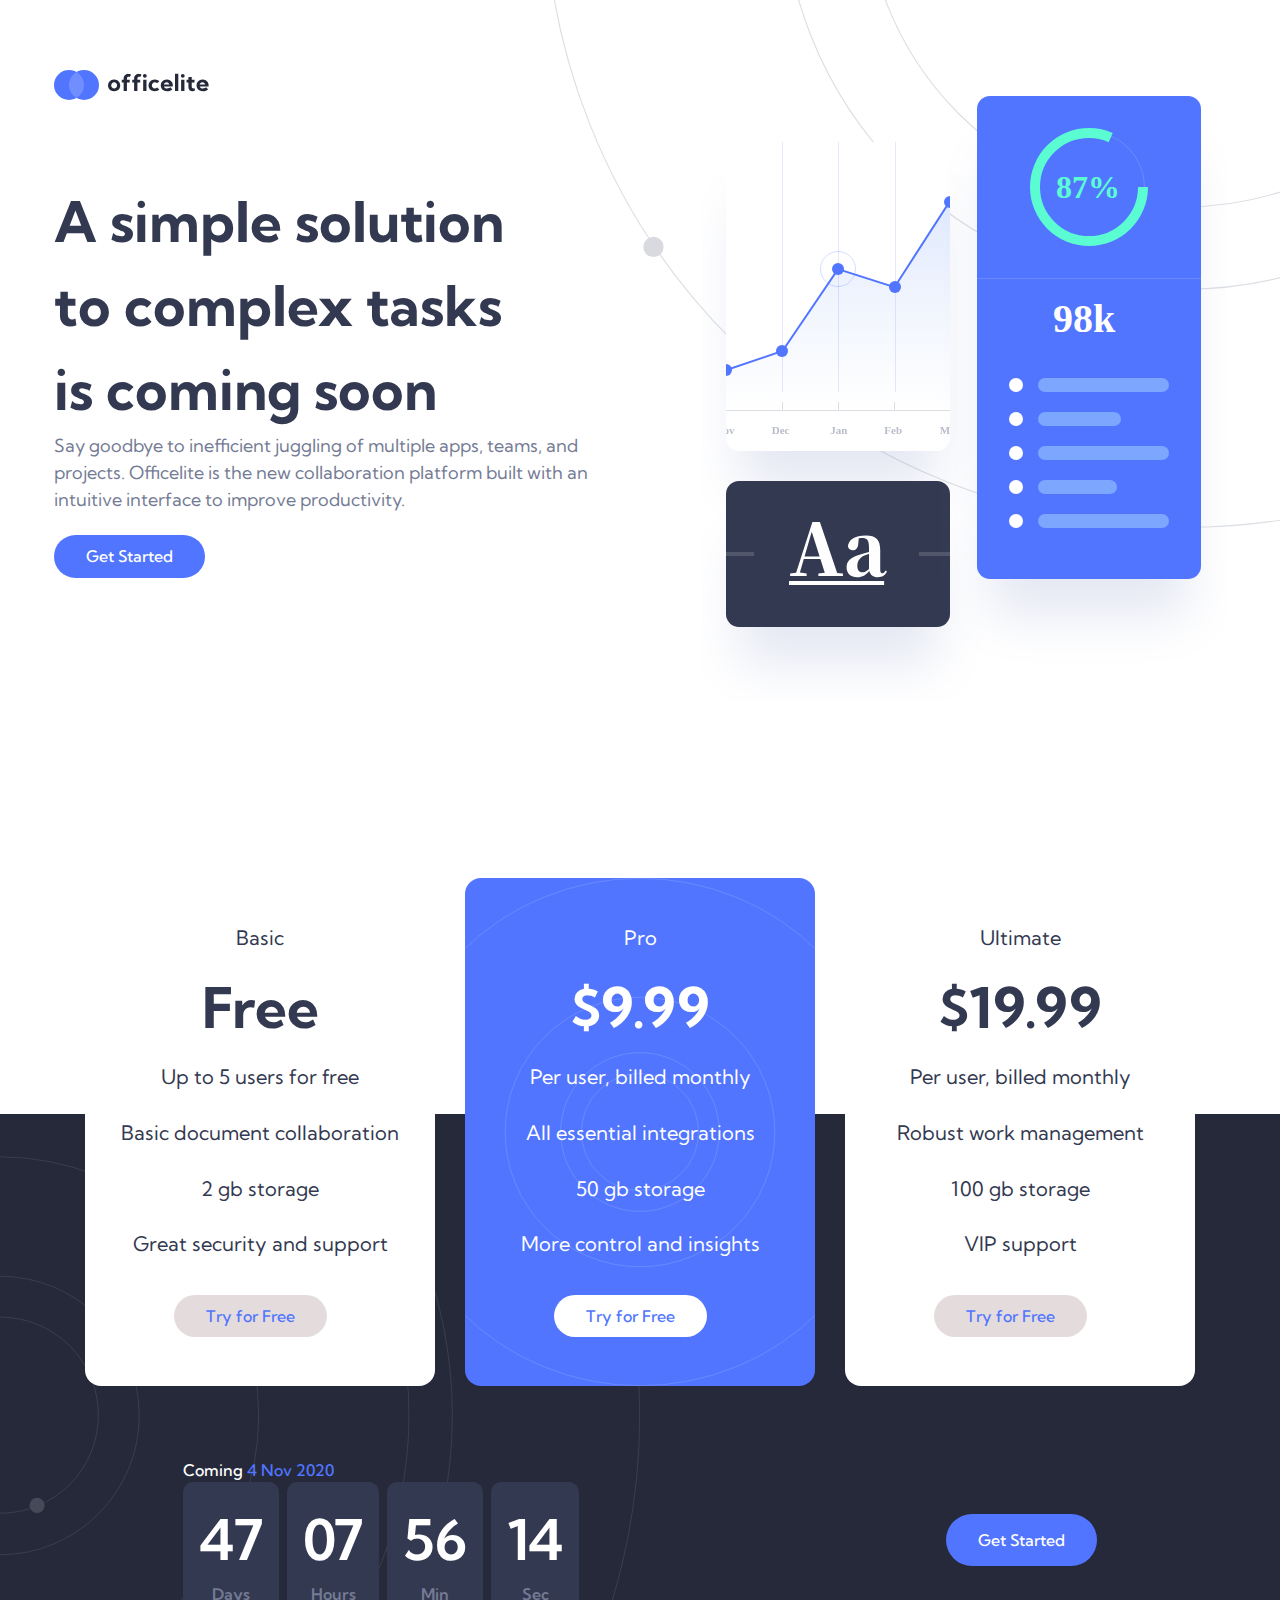
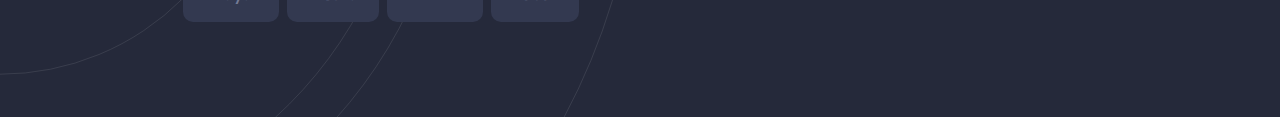
==== index.html @ d3de7417 "mobile layout test overflow" ====
<!DOCTYPE html>
<html lang="en">
<head>
  <meta charset="UTF-8">
  <meta name="viewport" content="width=device-width, initial-scale=1.0">
  <link rel="icon" type="image/png" sizes="32x32" href="./assets/favicon-32x32.png">
  <title>Frontend Mentor | Officelite coming soon site</title>
  <link rel="stylesheet" href="css/main.css">
  <link rel="preconnect" href="https://fonts.googleapis.com">
  <link rel="preconnect" href="https://fonts.gstatic.com" crossorigin>
  <link href="https://fonts.googleapis.com/css2?family=Kumbh+Sans:wght@100..900&display=swap" rel="stylesheet">
</head>
<body> 
  <!-- Header Section-->
<div class="solutions-container">
  <div class="solutions-row">
    <div>
      <a href="index.html">
        <img class="logo" src="assets/shared/logo.svg" alt="logo">
      </a>
      <h1>A simple solution to complex tasks is coming soon</h1>
      <p>Say goodbye to inefficient juggling of multiple apps, teams, and projects. Officelite is the new
        collaboration platform built with an intuitive interface to improve productivity.</p>
      <a class="btn get-started-1" href="sign-up.html">Get Started</a>
    </div>
    <div>
      <img class="illustration-charts"  src="assets/home/illustration-charts.svg" alt="illustration-charts">
    </div>
  </div>
</div>
<!-- header section end -->

<!-- pricing section -->
<div class="box-subscriptions">
  <div class="sub-cards basic">
    <p>Basic</p>
    <h2>Free</h2>
    <p>Up to 5 users for free</p>
    <p>Basic document collaboration</p>
    <p>2 gb storage</p>
    <p>Great security and support</p>
    <a class="btn btn-basic" href="sign-up.html">Try for Free</a>
  </div>

  <div class="sub-cards pro">
    <p>Pro</p>
    <h2>$9.99</h2>
    <p>Per user, billed monthly</p>
    <p>All essential integrations</p>
    <p>50 gb storage</p>
    <p>More control and insights</p>
    <a class="btn btn-pro" href="sign-up.html">Try for Free</a>
  </div>

  <div class="sub-cards ultimate">
    <p>Ultimate</p>
    <h2>$19.99</h2>
    <p>Per user, billed monthly</p>
    <p>Robust work management</p>
    <p>100 gb storage</p>
    <p>VIP support</p>
    <a class="btn btn-ultimate" href="sign-up.html">Try for Free</a>
  </div>
</div>
<!-- pricing section end -->

<!-- footer section -->
<footer>
  <div class="footer-container">
    <div class="footer-row">
      <div>
        <h4>Coming <span>4 Nov 2020</span></h4>
        <div class="counter-cards">
          <div class="counter">
            <h5 class="counter-number">47</h5>
            <span>Days</span>
          </div>
          <div class="counter">
            <h5 class="counter-number">07</h5>
            <span>Hours</span>
          </div>
          <div class="counter">
            <h5 class="counter-number">56</h5>
            <span>Min</span>
          </div>
          <div class="counter">
            <h5 class="counter-number">14</h5>
            <span>Sec</span>
          </div>
        </div>
      </div>
      <div>
        <a class="btn get-started-2" href="sign-up.html">Get Started</a>
      </div>
    </div>
  </div>
</footer>
<!-- footer section end -->

<!-- If you're choosing to make this date dynamic, set it to 30 days in the future from the moment the visitor views the page -->
<!-- If you're choosing to make this timer dynamic, have it countdown from the date you set above -->
  <script src="js/main.js" defer></script>
</body>
</html>
---- css/main.css ----
/* 1. Use a more-intuitive box-sizing model */
.solutions-container {
  background-image: url(../assets/home/bg-pattern-header.svg);
  background-size: cover;
  background-position: 34rem -47rem;
  background-repeat: no-repeat;
}
.solutions-container .solutions-row {
  display: flex;
  justify-content: space-around;
  align-items: center;
}
.solutions-container .solutions-row .logo {
  margin-bottom: 5rem;
}
.solutions-container .solutions-row .illustration-charts {
  position: relative;
  top: 6rem;
}
.solutions-container .solutions-row h1 {
  color: #333950;
  font-size: 3.5rem;
  font-weight: 700;
  width: 33.75rem;
}
.solutions-container .solutions-row p {
  color: #747B95;
  font-size: 1.125rem;
  width: 33.75rem;
}
.solutions-container .solutions-row .btn {
  padding: 0.7rem 2rem;
  text-decoration: none;
  border-radius: 3.125rem;
  font-size: 1rem;
  font-weight: 500;
}
.solutions-container .solutions-row .get-started-1 {
  top: 2rem;
  background-color: #5175FF;
  color: #ffffff;
  position: relative;
}
.solutions-container .solutions-row .get-started-1:hover {
  background-color: #829CFF;
}

.box-subscriptions {
  display: flex;
  justify-content: center;
  align-items: center;
  gap: 1.875rem;
  position: relative;
  top: 17rem;
}
.box-subscriptions .basic, .box-subscriptions .pro, .box-subscriptions .ultimate {
  width: 21.875rem;
  height: 31.75rem;
  padding: 2rem;
  border-radius: 1rem;
}
.box-subscriptions .basic p, .box-subscriptions .pro p, .box-subscriptions .ultimate p {
  font-size: 1.25rem;
  padding: 0.8rem 0;
}
.box-subscriptions .basic h2, .box-subscriptions .pro h2, .box-subscriptions .ultimate h2 {
  font-size: 3.5rem;
}
.box-subscriptions .basic, .box-subscriptions .ultimate {
  background-color: white;
}
.box-subscriptions .basic p, .box-subscriptions .basic h2, .box-subscriptions .ultimate p, .box-subscriptions .ultimate h2 {
  color: #333950;
  text-align: center;
}
.box-subscriptions .basic .btn-basic, .box-subscriptions .basic .btn-ultimate, .box-subscriptions .ultimate .btn-basic, .box-subscriptions .ultimate .btn-ultimate {
  background-color: #e4dcdc;
  color: #5175FF;
  text-decoration: none;
  padding: 0.7rem 2rem;
  border-radius: 3.125rem;
  font-size: 1rem;
  font-weight: 500;
  position: relative;
  top: 2rem;
  left: 20%;
}
.box-subscriptions .basic .btn-basic:hover, .box-subscriptions .basic .btn-ultimate:hover, .box-subscriptions .ultimate .btn-basic:hover, .box-subscriptions .ultimate .btn-ultimate:hover {
  background-color: #829CFF;
}
.box-subscriptions .pro {
  background-color: #5175FF;
  background-image: url(../assets/home/bg-pattern-pricing.svg);
  background-size: cover;
  background-repeat: no-repeat;
  background-position: center;
}
.box-subscriptions .pro p, .box-subscriptions .pro h2 {
  color: white;
  text-align: center;
}
.box-subscriptions .pro .btn-pro {
  background-color: #ffffff;
  color: #5175FF;
  text-decoration: none;
  padding: 0.7rem 2rem;
  border-radius: 3.125rem;
  font-size: 1rem;
  font-weight: 500;
  position: relative;
  top: 2rem;
  left: 20%;
}

@media (max-width: 64rem) {
  .solutions-container {
    background-position: 24rem -26rem;
  }
  .solutions-container .solutions-row .logo {
    margin-left: 2.5rem;
  }
  .solutions-container .solutions-row h1 {
    font-size: 2.5rem;
    margin-left: 2.5rem;
  }
  .solutions-container .solutions-row p {
    margin-left: 2.5rem;
    font-size: 1rem;
    width: 21.563rem;
  }
  .solutions-container .solutions-row .get-started-1 {
    left: 2.5rem;
  }
  .box-subscriptions {
    top: 25rem;
    flex-direction: column;
  }
  .box-subscriptions .sub-cards {
    width: 43.063rem;
  }
  .box-subscriptions .btn-ultimate {
    left: 60%;
  }
  .box-subscriptions .btn-pro {
    left: 60%;
  }
}
@media (max-width: 48rem) {
  .solutions-container {
    background-position: -8rem -11rem;
  }
  .solutions-container .solutions-row {
    flex-direction: column-reverse;
    justify-content: center;
    align-items: center;
  }
  .solutions-container .solutions-row .logo {
    position: relative;
    top: -10rem;
    left: 11rem;
  }
  .solutions-container .solutions-row .illustration-charts {
    width: 10.688rem;
  }
  .solutions-container .solutions-row h1 {
    font-size: 2.5rem;
    text-align: center;
  }
  .solutions-container .solutions-row p {
    font-size: 1rem;
    text-align: center;
    width: 20.438rem;
    position: relative;
    left: 6rem;
  }
  .solutions-container .solutions-row .get-started-1 {
    position: relative;
    left: 14rem;
  }
  .box-subscriptions .sub-cards {
    width: 20.438rem;
  }
}
footer {
  background-color: #25293A;
  background-image: url(../assets/home/bg-pattern-footer.svg);
  background-repeat: no-repeat;
  background-size: cover;
  background-position: -40rem center;
  height: 37.688rem;
}
footer .footer-container .footer-row {
  display: flex;
  justify-content: space-around;
  align-items: center;
  top: 21.5rem;
  position: relative;
}
footer .footer-container .footer-row h4 {
  color: #ffffff;
  font-size: 1rem;
  font-weight: 500;
}
footer .footer-container .footer-row span {
  color: #5175FF;
  font-size: 1rem;
  font-weight: 500;
}
footer .footer-container .footer-row .get-started-2 {
  background-color: #5175FF;
  color: #ffffff;
  padding: 1rem 2rem;
  border-radius: 3.125rem;
  font-size: 1rem;
  font-weight: 500;
  text-decoration: none;
}
footer .footer-container .footer-row .get-started-2:hover {
  background-color: #829CFF;
}
footer .footer-container .counter-cards {
  display: flex;
  justify-content: flex-end;
  align-items: center;
  gap: 0.5rem;
}
footer .footer-container .counter {
  background-color: #333950;
  padding: 1rem;
  border-radius: 0.625rem;
  text-align: center;
}
footer .footer-container .counter .counter-number {
  color: #ffffff;
  font-size: 3.5rem;
  font-weight: 600;
}
footer .footer-container .counter span {
  color: #747B95;
  font-size: 1rem;
  font-weight: 600;
}

@media (max-width: 1024px) {
  footer {
    height: 61.625rem;
    background-position: center center;
  }
  footer .footer-row {
    flex-direction: column;
    top: 76rem;
    position: relative;
  }
  footer .footer-row h4 {
    text-align: center;
    position: relative;
    font-size: 1rem;
    top: 11rem;
  }
  footer .footer-row .counter-cards {
    position: relative;
    top: 13rem;
  }
  footer .footer-row .get-started-2 {
    position: relative;
    top: 17rem;
    margin-top: 4rem;
  }
}
@media (max-width: 768px) {
  footer {
    height: 78rem;
    width: 375px;
  }
  footer .counter .counter-number {
    font-size: 2rem;
  }
}
.container .logo {
  margin-bottom: 3rem;
  margin-left: 8rem;
}
.container .row {
  display: flex;
  justify-content: space-between;
  padding: 4rem 8rem;
}
.container .row h1 {
  color: #333950;
  font-size: 3.5rem;
  line-height: 4rem;
  width: 33.75rem;
}
.container .row p {
  color: #747B95;
  font-size: 1.125rem;
  width: 33.75rem;
}
.container .row h4 {
  color: #333950;
  font-size: 1rem;
  font-weight: 500;
}
.container .row span {
  color: #5175FF;
  font-size: 1rem;
  font-weight: 500;
}
.container .row .form-pack {
  border-radius: 1.25rem;
  display: flex;
  flex-direction: column;
  justify-content: space-between;
  align-items: center;
  background-color: #ffffff;
  height: 31.75rem;
  width: 27.813rem;
  padding: 2.5rem;
  position: absolute;
}
.container .row .form-pack .input-field {
  border: none;
  border-bottom: 1px solid #747B95;
  width: 22.5rem;
}
.container .row .form-pack .arrow-down {
  cursor: pointer;
  position: relative;
  left: 21rem;
  top: -1.2rem;
}
.container .row .form-pack .input-field[type=name],
.container .row .form-pack .input-field[type=text],
.container .row .form-pack .input-field[type=email],
.container .row .form-pack .input-field[type=tel],
.container .row .form-pack .input-field[type=company] {
  color: #747B95;
  font-size: 1rem;
  padding: 0.5rem 1.5rem;
}
.container .row .form-pack .btn-large {
  background-color: #5175FF;
  border-radius: 3.125rem;
  border: none;
  color: #ffffff;
  cursor: pointer;
  font-size: 1rem;
  font-weight: 500;
  padding: 1rem 2rem;
  width: 22.5rem;
}
.container .row .side-pattern {
  background-image: url(../assets/sign-up/bg-pattern-side.svg);
  background-repeat: no-repeat;
  background-size: contain;
  background-position: center center;
  background-color: #333950;
  width: 43.25rem;
  height: 1152px;
}
.container .counter-cards {
  display: flex;
  gap: 0.5rem;
}
.container .counter {
  background-color: #f7f7f7;
  padding: 1rem;
  border-radius: 0.625rem;
  text-align: center;
  width: 7rem;
}
.container .counter .counter-number {
  color: #5175FF;
  font-size: 3.5rem;
  font-weight: 600;
  text-align: center;
  position: relative;
}
.container .counter span {
  color: #747B95;
  font-size: 1rem;
  font-weight: 600;
  text-align: center;
}

@media (max-width: 64rem) {
  .container .row {
    flex-direction: column;
    align-items: center;
    padding: 0;
  }
  .container .row h1 {
    text-align: center;
    font-size: 2.5rem;
  }
  .container .row p {
    font-size: 1rem;
    width: 35.75rem;
    text-align: center;
  }
  .container .row h4 {
    text-align: center;
    position: relative;
    top: 2rem;
  }
  .container .row .counter-cards {
    position: relative;
    top: 3rem;
  }
  .container .row .form-pack {
    position: relative;
    top: 14rem;
  }
  .container .row .side-pattern {
    height: 27.75rem;
    width: 100%;
  }
}
@media (max-width: 48rem) {
  .container .row {
    padding: 0;
    justify-content: center;
    align-items: center;
  }
  .container .row h1 {
    font-size: 2.5rem;
    width: 20.438rem;
  }
  .container .row p {
    width: 20.438rem;
  }
  .container .row .counter {
    width: 4.5rem;
  }
  .container .row .counter-number {
    font-size: 2rem;
  }
  .container .row .form-pack {
    width: 20.438rem;
  }
  .container .row .form-pack .arrow-down {
    left: 15.5rem;
  }
  .container .row .form-pack .input-field {
    width: 17.438rem;
  }
  .container .row .form-pack .btn-large {
    width: 17.438rem;
  }
  .container .row .form-pack .side-pattern {
    height: 20rem;
    width: 20.438rem;
  }
}
*,
*::before,
*::after {
  box-sizing: border-box;
}

/* 2. Remove default margin */
* {
  margin: 0;
}

body {
  /* 3. Add accessible line-height */
  line-height: 1.5;
  /* 4. Improve text rendering */
  -webkit-font-smoothing: antialiased;
}

/* 5. Improve media defaults */
img,
picture,
video,
canvas,
svg {
  display: block;
  max-width: 100%;
}

/* 6. Inherit fonts for form controls */
input,
button,
textarea,
select {
  font: inherit;
}

/* 7. Avoid text overflows */
p,
h1,
h2,
h3,
h4,
h5,
h6 {
  overflow-wrap: break-word;
}

/* 8. Improve line wrapping */
p {
  text-wrap: pretty;
}

h1,
h2,
h3,
h4,
h5,
h6 {
  text-wrap: balance;
}

/*
  9. Create a root stacking context
*/
#root,
#__next {
  isolation: isolate;
}

body {
  font-family: "Kumbh Sans", sans-serif;
}
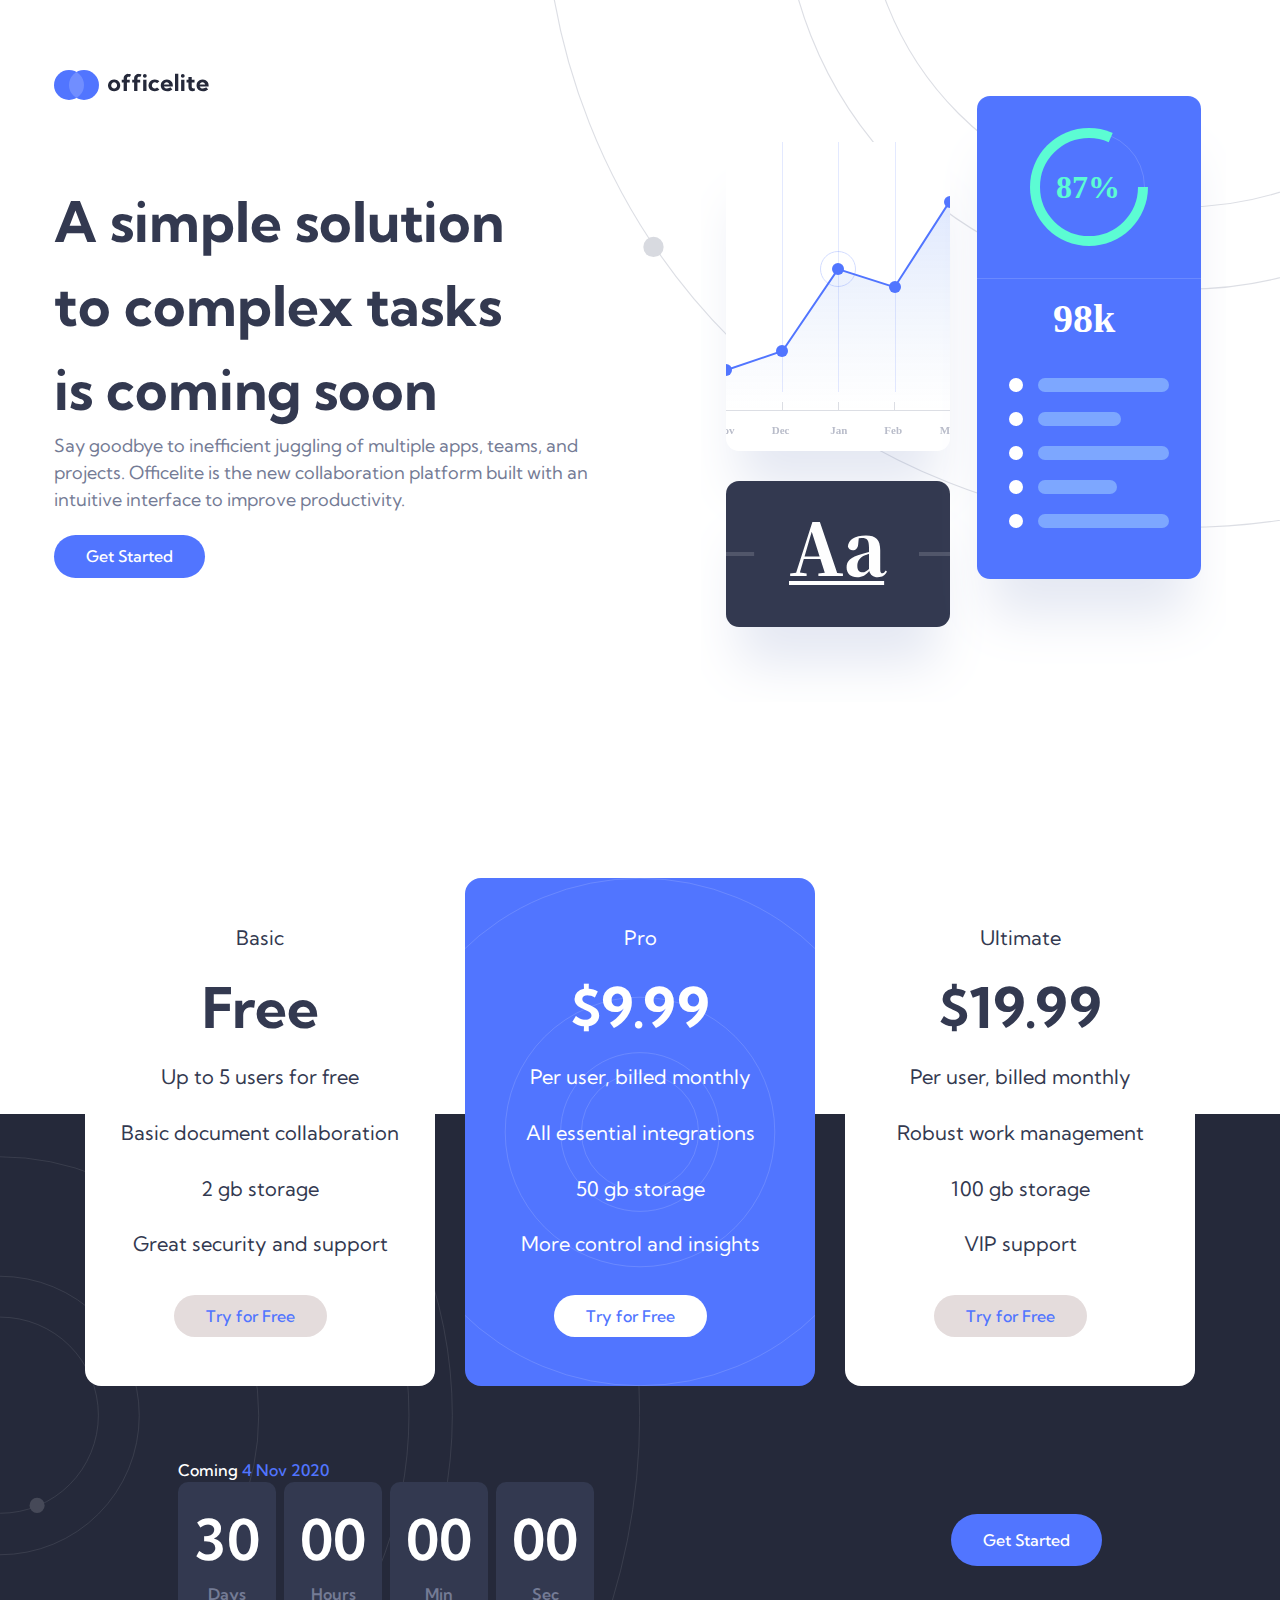
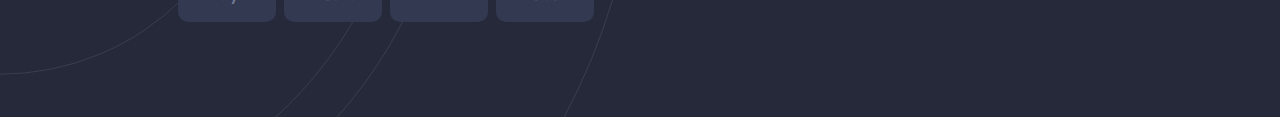
==== commit 265146a0: "timer counter added to scripting | form validation 90% completed" ====
--- a/index.html
+++ b/index.html
@@ -72,19 +72,19 @@
         <h4>Coming <span>4 Nov 2020</span></h4>
         <div class="counter-cards">
           <div class="counter">
-            <h5 class="counter-number">47</h5>
+            <p class="counter-number" id="counter-day">47</p>
             <span>Days</span>
           </div>
           <div class="counter">
-            <h5 class="counter-number">07</h5>
+            <p class="counter-number" id="counter-hour">07</p>
             <span>Hours</span>
           </div>
           <div class="counter">
-            <h5 class="counter-number">56</h5>
+            <p class="counter-number" id="counter-minute">56</p>
             <span>Min</span>
           </div>
           <div class="counter">
-            <h5 class="counter-number">14</h5>
+            <p class="counter-number" id="counter-second">14</p>
             <span>Sec</span>
           </div>
         </div>
@@ -99,6 +99,44 @@
 
 <!-- If you're choosing to make this date dynamic, set it to 30 days in the future from the moment the visitor views the page -->
 <!-- If you're choosing to make this timer dynamic, have it countdown from the date you set above -->
-  <script src="js/main.js" defer></script>
+  <script>
+    // counter starts
+      const targetDate = new Date();
+      targetDate.setDate(targetDate.getDate() + 30);
+
+      // Function to update the countdown timer
+      function updateCountdown() {
+        const now = new Date();
+        const timeDifference = targetDate - now;
+
+        if (timeDifference <= 0) {
+          // Timer has reached zero; stop the countdown
+          document.getElementById("counter-day").textContent = "0";
+          document.getElementById("counter-hour").textContent = "0";
+          document.getElementById("counter-minute").textContent = "0";
+          document.getElementById("counter-second").textContent = "0";
+          clearInterval(countdownInterval);
+          return;
+        }
+
+        // Calculate days, hours, minutes, and seconds
+        const days = Math.floor(timeDifference / (1000 * 60 * 60 * 24));
+        const hours = Math.floor((timeDifference % (1000 * 60 * 60 * 24)) / (1000 * 60 * 60));
+        const minutes = Math.floor((timeDifference % (1000 * 60 * 60)) / (1000 * 60));
+        const seconds = Math.floor((timeDifference % (1000 * 60)) / 1000);
+
+        // Update the HTML with the new values
+        document.getElementById("counter-day").textContent = days;
+        document.getElementById("counter-hour").textContent = hours.toString().padStart(2, '0');
+        document.getElementById("counter-minute").textContent = minutes.toString().padStart(2, '0');
+        document.getElementById("counter-second").textContent = seconds.toString().padStart(2, '0');
+      }
+
+      // Update the countdown timer every second
+      const countdownInterval = setInterval(updateCountdown, 1000);
+
+      // Initialize the countdown on page load
+      updateCountdown();
+  </script>
 </body>
 </html>--- a/css/main.css
+++ b/css/main.css
@@ -138,11 +138,8 @@
   .box-subscriptions .sub-cards {
     width: 43.063rem;
   }
-  .box-subscriptions .btn-ultimate {
-    left: 60%;
-  }
-  .box-subscriptions .btn-pro {
-    left: 60%;
+  .box-subscriptions .sub-cards .btn-ultimate, .box-subscriptions .sub-cards .btn-pro, .box-subscriptions .sub-cards .btn-basic {
+    left: 39%;
   }
 }
 @media (max-width: 48rem) {
@@ -323,11 +320,55 @@
   border-bottom: 1px solid #747B95;
   width: 22.5rem;
 }
+.container .row .form-pack .input-field__submenu {
+  background-color: #fff;
+  border: 1px solid #747B95;
+  box-shadow: 0px 39px 38px -6px rgba(8, 8, 8, 0.44);
+  -webkit-box-shadow: 0px 39px 38px -6px rgba(8, 8, 8, 0.44);
+  -moz-box-shadow: 0px 39px 38px -6px rgba(8, 8, 8, 0.44);
+  height: 198px;
+  width: 367px;
+  padding: 20px 30px;
+  margin: 20px 0;
+  z-index: 4;
+  font-weight: 700;
+  border-radius: 10px;
+  position: absolute;
+  top: 14rem;
+  visibility: hidden;
+}
+.container .row .form-pack .submenu-control {
+  display: flex;
+  align-items: center;
+  padding: 0.8rem;
+}
+.container .row .form-pack .submenu-control a {
+  color: #25293A;
+  text-decoration: none;
+}
+.container .row .form-pack .submenu-control span {
+  color: #747B95;
+  position: relative;
+  left: 0.5rem;
+}
+.container .row .form-pack .form-controls {
+  display: flex;
+  align-items: center;
+}
+.container .row .form-pack .icon-error {
+  position: relative;
+  left: -2rem;
+  top: -0.1rem;
+  display: none;
+}
+.container .row .form-pack .icon-check {
+  position: relative;
+  left: 9rem;
+}
 .container .row .form-pack .arrow-down {
   cursor: pointer;
   position: relative;
-  left: 21rem;
-  top: -1.2rem;
+  left: -2.2rem;
 }
 .container .row .form-pack .input-field[type=name],
 .container .row .form-pack .input-field[type=text],
@@ -375,6 +416,7 @@
   font-weight: 600;
   text-align: center;
   position: relative;
+  left: -14.5rem;
 }
 .container .counter span {
   color: #747B95;
@@ -439,7 +481,13 @@
     width: 20.438rem;
   }
   .container .row .form-pack .arrow-down {
-    left: 15.5rem;
+    left: -2rem;
+  }
+  .container .row .form-pack .input-field__submenu {
+    width: 17.938rem;
+  }
+  .container .row .form-pack .icon-check {
+    left: 5rem;
   }
   .container .row .form-pack .input-field {
     width: 17.438rem;
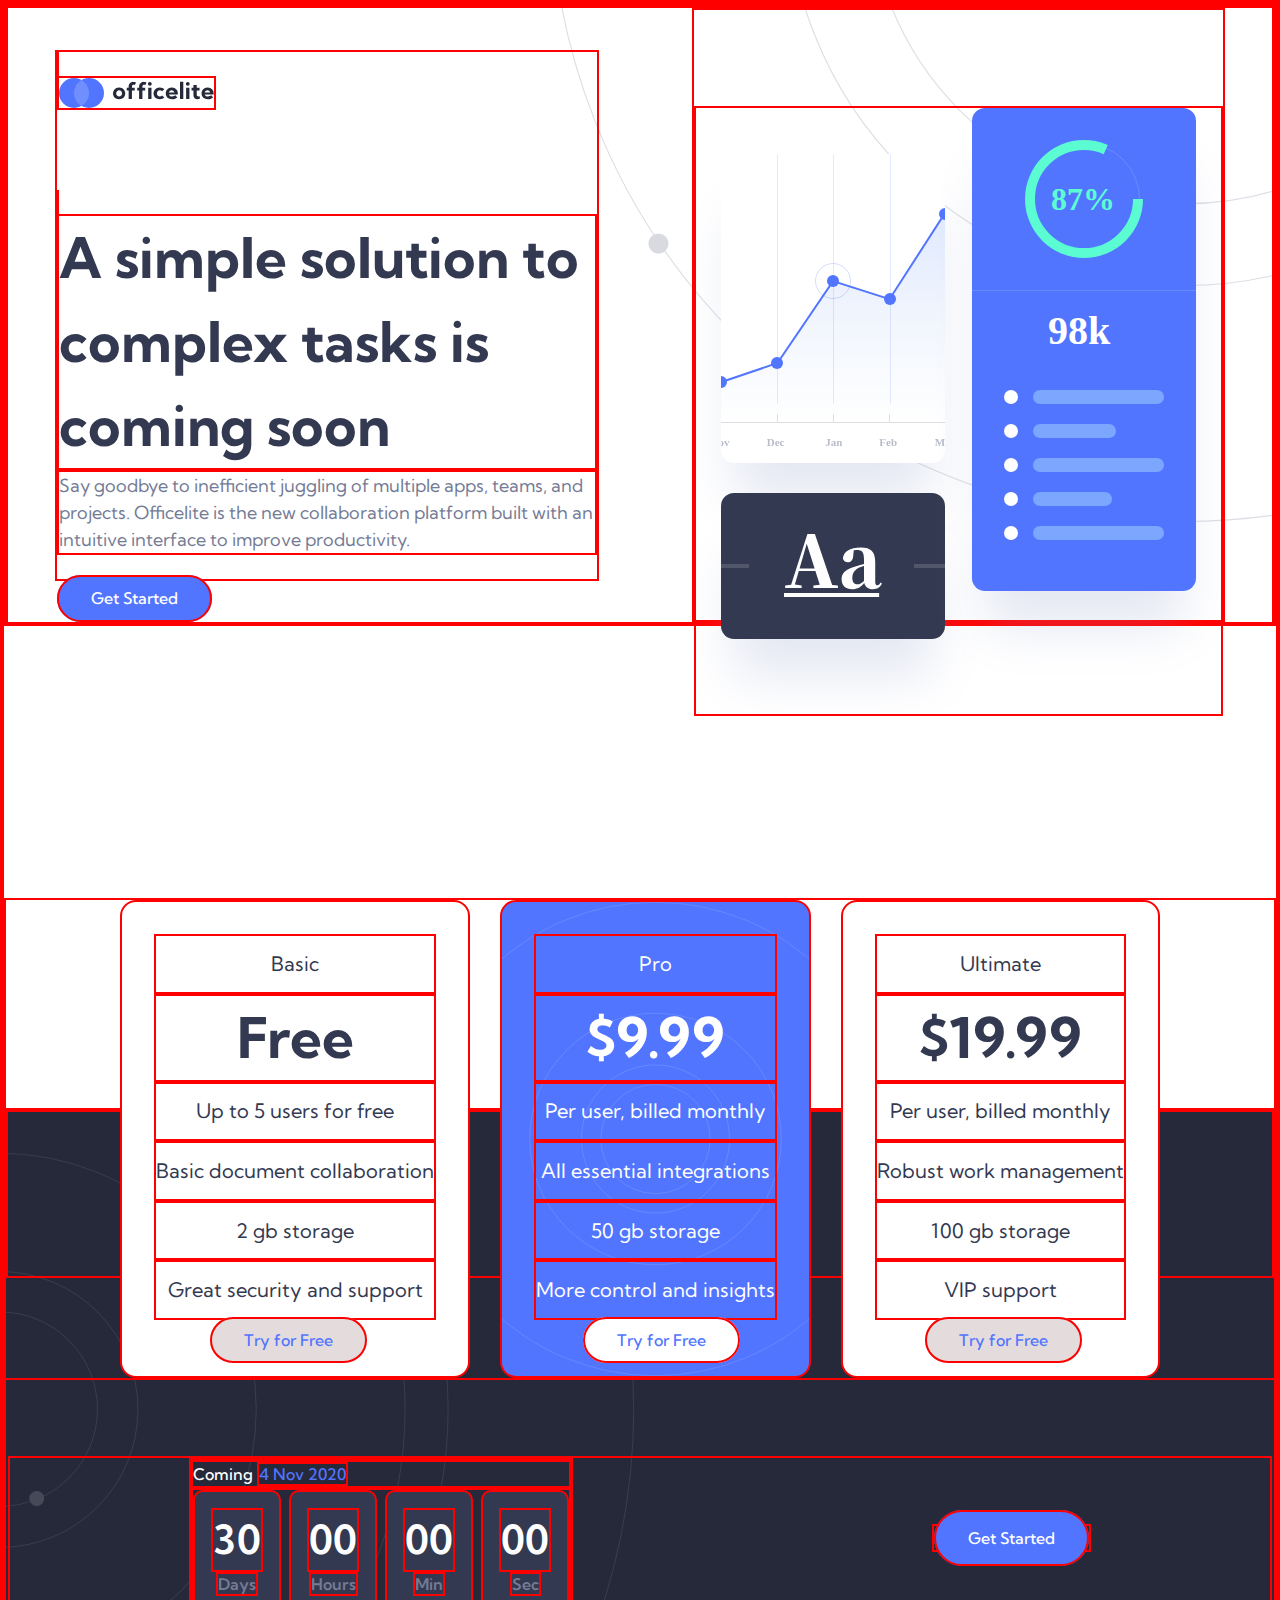
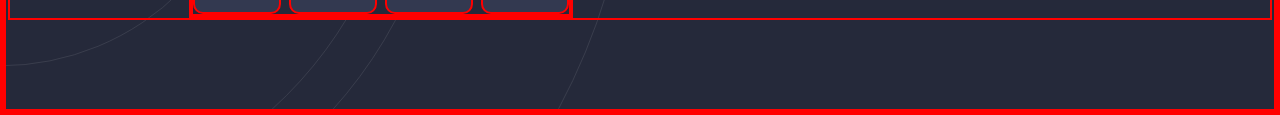
==== commit 4715dd50: "overflow scroll test #3" ====
--- a/index.html
+++ b/index.html
@@ -18,7 +18,7 @@
       <a href="index.html">
         <img class="logo" src="assets/shared/logo.svg" alt="logo">
       </a>
-      <h1>A simple solution to complex tasks is coming soon</h1>
+      <h1>A simple solution to <br> complex tasks is <br> coming soon</h1>
       <p>Say goodbye to inefficient juggling of multiple apps, teams, and projects. Officelite is the new
         collaboration platform built with an intuitive interface to improve productivity.</p>
       <a class="btn get-started-1" href="sign-up.html">Get Started</a>
--- a/css/main.css
+++ b/css/main.css
@@ -15,13 +15,13 @@
 }
 .solutions-container .solutions-row .illustration-charts {
   position: relative;
+  max-width: 100%;
   top: 6rem;
 }
 .solutions-container .solutions-row h1 {
   color: #333950;
   font-size: 3.5rem;
   font-weight: 700;
-  width: 33.75rem;
 }
 .solutions-container .solutions-row p {
   color: #747B95;
@@ -54,8 +54,6 @@
   top: 17rem;
 }
 .box-subscriptions .basic, .box-subscriptions .pro, .box-subscriptions .ultimate {
-  width: 21.875rem;
-  height: 31.75rem;
   padding: 2rem;
   border-radius: 1rem;
 }
@@ -82,11 +80,11 @@
   font-size: 1rem;
   font-weight: 500;
   position: relative;
-  top: 2rem;
+  top: 0.5rem;
   left: 20%;
 }
 .box-subscriptions .basic .btn-basic:hover, .box-subscriptions .basic .btn-ultimate:hover, .box-subscriptions .ultimate .btn-basic:hover, .box-subscriptions .ultimate .btn-ultimate:hover {
-  background-color: #829CFF;
+  background-color: #e3e4e4;
 }
 .box-subscriptions .pro {
   background-color: #5175FF;
@@ -108,7 +106,7 @@
   font-size: 1rem;
   font-weight: 500;
   position: relative;
-  top: 2rem;
+  top: 0.5rem;
   left: 20%;
 }
 
@@ -121,10 +119,9 @@
   }
   .solutions-container .solutions-row h1 {
     font-size: 2.5rem;
-    margin-left: 2.5rem;
+    width: 25rem;
   }
   .solutions-container .solutions-row p {
-    margin-left: 2.5rem;
     font-size: 1rem;
     width: 21.563rem;
   }
@@ -139,7 +136,7 @@
     width: 43.063rem;
   }
   .box-subscriptions .sub-cards .btn-ultimate, .box-subscriptions .sub-cards .btn-pro, .box-subscriptions .sub-cards .btn-basic {
-    left: 39%;
+    left: 20%;
   }
 }
 @media (max-width: 48rem) {
@@ -157,7 +154,8 @@
     left: 11rem;
   }
   .solutions-container .solutions-row .illustration-charts {
-    width: 10.688rem;
+    width: 60%;
+    margin: auto;
   }
   .solutions-container .solutions-row h1 {
     font-size: 2.5rem;
@@ -166,16 +164,13 @@
   .solutions-container .solutions-row p {
     font-size: 1rem;
     text-align: center;
-    width: 20.438rem;
-    position: relative;
-    left: 6rem;
   }
   .solutions-container .solutions-row .get-started-1 {
     position: relative;
-    left: 14rem;
+    left: 7rem;
   }
   .box-subscriptions .sub-cards {
-    width: 20.438rem;
+    max-width: 20.438rem;
   }
 }
 footer {
@@ -229,7 +224,7 @@
 }
 footer .footer-container .counter .counter-number {
   color: #ffffff;
-  font-size: 3.5rem;
+  font-size: 2.5rem;
   font-weight: 600;
 }
 footer .footer-container .counter span {
@@ -269,9 +264,15 @@
     height: 78rem;
     width: 375px;
   }
+  footer .counter {
+    padding: 0;
+  }
   footer .counter .counter-number {
     font-size: 2rem;
   }
+}
+.container {
+  height: 100vh;
 }
 .container .logo {
   margin-bottom: 3rem;
@@ -335,7 +336,11 @@
   border-radius: 10px;
   position: absolute;
   top: 14rem;
-  visibility: hidden;
+  display: none;
+}
+.container .row .form-pack .dropdown {
+  position: relative;
+  cursor: pointer;
 }
 .container .row .form-pack .submenu-control {
   display: flex;
@@ -379,6 +384,9 @@
   font-size: 1rem;
   padding: 0.5rem 1.5rem;
 }
+.container .row .form-pack .input-field.error-placeholder::placeholder {
+  color: #F05B5B;
+}
 .container .row .form-pack .btn-large {
   background-color: #5175FF;
   border-radius: 3.125rem;
@@ -388,16 +396,16 @@
   font-size: 1rem;
   font-weight: 500;
   padding: 1rem 2rem;
-  width: 22.5rem;
+  width: 100%;
+}
+.container .row .form-pack .btn-large:hover {
+  background-color: #829CFF;
 }
 .container .row .side-pattern {
-  background-image: url(../assets/sign-up/bg-pattern-side.svg);
-  background-repeat: no-repeat;
-  background-size: contain;
-  background-position: center center;
   background-color: #333950;
-  width: 43.25rem;
-  height: 1152px;
+  max-width: 100%;
+  width: 40%;
+  height: 100vh;
 }
 .container .counter-cards {
   display: flex;
@@ -504,6 +512,7 @@
 *::before,
 *::after {
   box-sizing: border-box;
+  border: 2px solid red;
 }
 
 /* 2. Remove default margin */
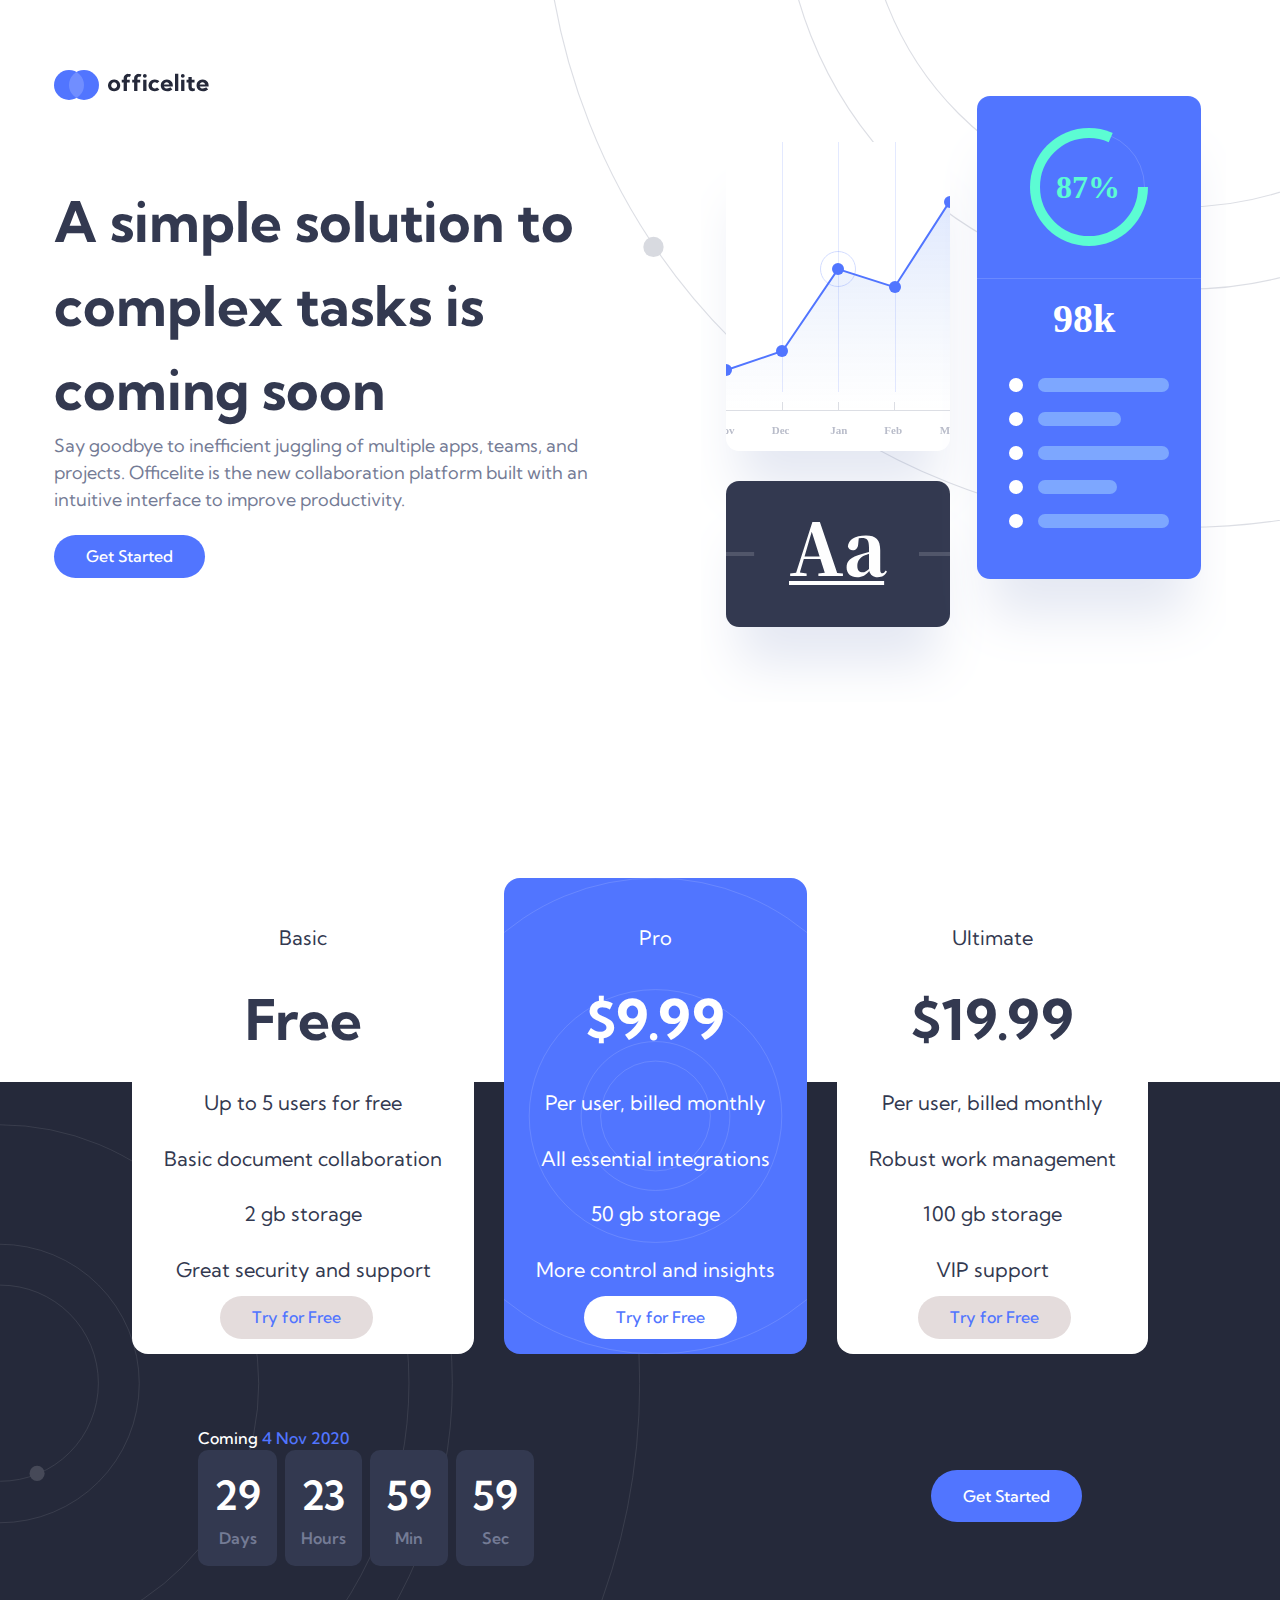
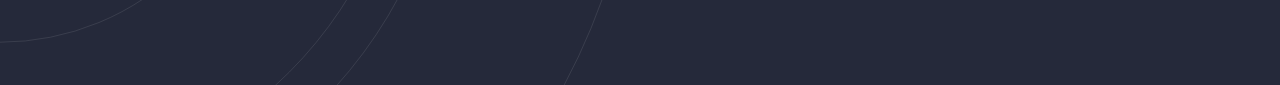
==== commit 0cd2ce68: "width and height removal for footer mobile | removing unecessary nesting in scss" ====
--- a/index.html
+++ b/index.html
@@ -34,7 +34,7 @@
 <div class="box-subscriptions">
   <div class="sub-cards basic">
     <p>Basic</p>
-    <h2>Free</h2>
+    <p class="card-price">Free</p>
     <p>Up to 5 users for free</p>
     <p>Basic document collaboration</p>
     <p>2 gb storage</p>
@@ -44,7 +44,7 @@
 
   <div class="sub-cards pro">
     <p>Pro</p>
-    <h2>$9.99</h2>
+    <p class="card-price">$9.99</p>
     <p>Per user, billed monthly</p>
     <p>All essential integrations</p>
     <p>50 gb storage</p>
@@ -54,7 +54,7 @@
 
   <div class="sub-cards ultimate">
     <p>Ultimate</p>
-    <h2>$19.99</h2>
+    <p class="card-price">$19.99</p>
     <p>Per user, billed monthly</p>
     <p>Robust work management</p>
     <p>100 gb storage</p>
--- a/css/main.css
+++ b/css/main.css
@@ -53,25 +53,39 @@
   position: relative;
   top: 17rem;
 }
-.box-subscriptions .basic, .box-subscriptions .pro, .box-subscriptions .ultimate {
+.box-subscriptions .basic,
+.box-subscriptions .pro,
+.box-subscriptions .ultimate {
   padding: 2rem;
   border-radius: 1rem;
 }
-.box-subscriptions .basic p, .box-subscriptions .pro p, .box-subscriptions .ultimate p {
+.box-subscriptions .basic .card-price,
+.box-subscriptions .pro .card-price,
+.box-subscriptions .ultimate .card-price {
+  font-size: 3.5rem;
+  font-weight: 700;
+}
+.box-subscriptions .basic p,
+.box-subscriptions .pro p,
+.box-subscriptions .ultimate p {
   font-size: 1.25rem;
   padding: 0.8rem 0;
 }
-.box-subscriptions .basic h2, .box-subscriptions .pro h2, .box-subscriptions .ultimate h2 {
-  font-size: 3.5rem;
-}
-.box-subscriptions .basic, .box-subscriptions .ultimate {
+.box-subscriptions .basic,
+.box-subscriptions .ultimate {
   background-color: white;
 }
-.box-subscriptions .basic p, .box-subscriptions .basic h2, .box-subscriptions .ultimate p, .box-subscriptions .ultimate h2 {
+.box-subscriptions .basic p,
+.box-subscriptions .basic h2,
+.box-subscriptions .ultimate p,
+.box-subscriptions .ultimate h2 {
   color: #333950;
   text-align: center;
 }
-.box-subscriptions .basic .btn-basic, .box-subscriptions .basic .btn-ultimate, .box-subscriptions .ultimate .btn-basic, .box-subscriptions .ultimate .btn-ultimate {
+.box-subscriptions .basic .btn-basic,
+.box-subscriptions .basic .btn-ultimate,
+.box-subscriptions .ultimate .btn-basic,
+.box-subscriptions .ultimate .btn-ultimate {
   background-color: #e4dcdc;
   color: #5175FF;
   text-decoration: none;
@@ -83,7 +97,10 @@
   top: 0.5rem;
   left: 20%;
 }
-.box-subscriptions .basic .btn-basic:hover, .box-subscriptions .basic .btn-ultimate:hover, .box-subscriptions .ultimate .btn-basic:hover, .box-subscriptions .ultimate .btn-ultimate:hover {
+.box-subscriptions .basic .btn-basic:hover,
+.box-subscriptions .basic .btn-ultimate:hover,
+.box-subscriptions .ultimate .btn-basic:hover,
+.box-subscriptions .ultimate .btn-ultimate:hover {
   background-color: #e3e4e4;
 }
 .box-subscriptions .pro {
@@ -93,7 +110,8 @@
   background-repeat: no-repeat;
   background-position: center;
 }
-.box-subscriptions .pro p, .box-subscriptions .pro h2 {
+.box-subscriptions .pro p,
+.box-subscriptions .pro h2 {
   color: white;
   text-align: center;
 }
@@ -135,7 +153,9 @@
   .box-subscriptions .sub-cards {
     width: 43.063rem;
   }
-  .box-subscriptions .sub-cards .btn-ultimate, .box-subscriptions .sub-cards .btn-pro, .box-subscriptions .sub-cards .btn-basic {
+  .box-subscriptions .btn-ultimate,
+  .box-subscriptions .btn-pro,
+  .box-subscriptions .btn-basic {
     left: 20%;
   }
 }
@@ -150,20 +170,22 @@
   }
   .solutions-container .solutions-row .logo {
     position: relative;
-    top: -10rem;
-    left: 11rem;
+    top: -16rem;
+    left: 5rem;
   }
   .solutions-container .solutions-row .illustration-charts {
     width: 60%;
     margin: auto;
   }
   .solutions-container .solutions-row h1 {
-    font-size: 2.5rem;
+    font-size: 2.2rem;
     text-align: center;
   }
   .solutions-container .solutions-row p {
     font-size: 1rem;
     text-align: center;
+    position: relative;
+    left: 1.5rem;
   }
   .solutions-container .solutions-row .get-started-1 {
     position: relative;
@@ -260,10 +282,6 @@
   }
 }
 @media (max-width: 768px) {
-  footer {
-    height: 78rem;
-    width: 375px;
-  }
   footer .counter {
     padding: 0;
   }
@@ -512,7 +530,6 @@
 *::before,
 *::after {
   box-sizing: border-box;
-  border: 2px solid red;
 }
 
 /* 2. Remove default margin */
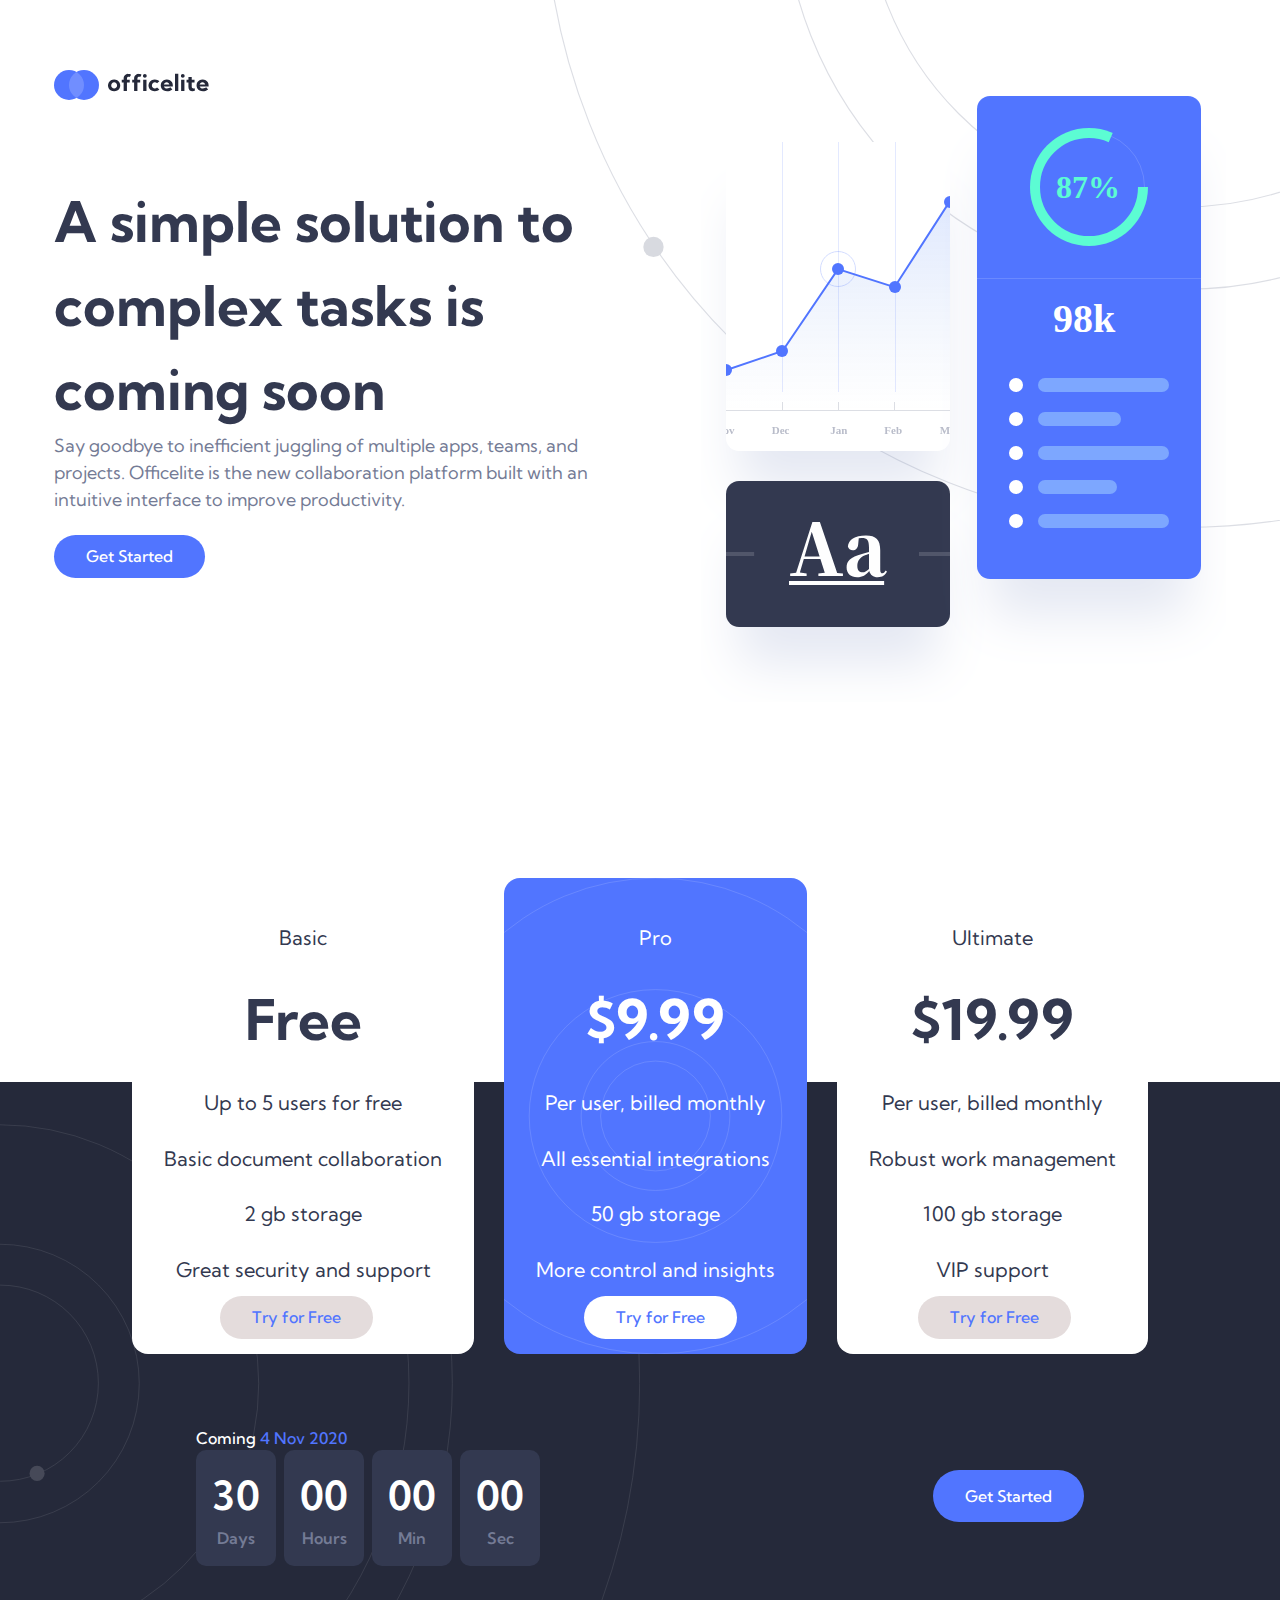
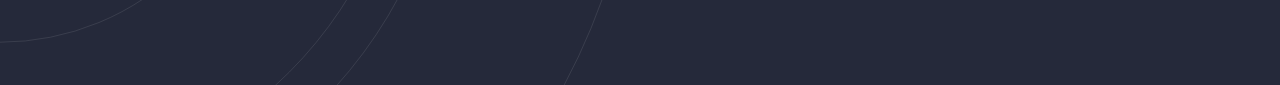
==== commit 3e5a8c8d: "pushing the final readme file summarizing my process" ====
--- a/index.html
+++ b/index.html
@@ -96,10 +96,7 @@
   </div>
 </footer>
 <!-- footer section end -->
-
-<!-- If you're choosing to make this date dynamic, set it to 30 days in the future from the moment the visitor views the page -->
-<!-- If you're choosing to make this timer dynamic, have it countdown from the date you set above -->
-  <script>
+<script>
     // counter starts
       const targetDate = new Date();
       targetDate.setDate(targetDate.getDate() + 30);
